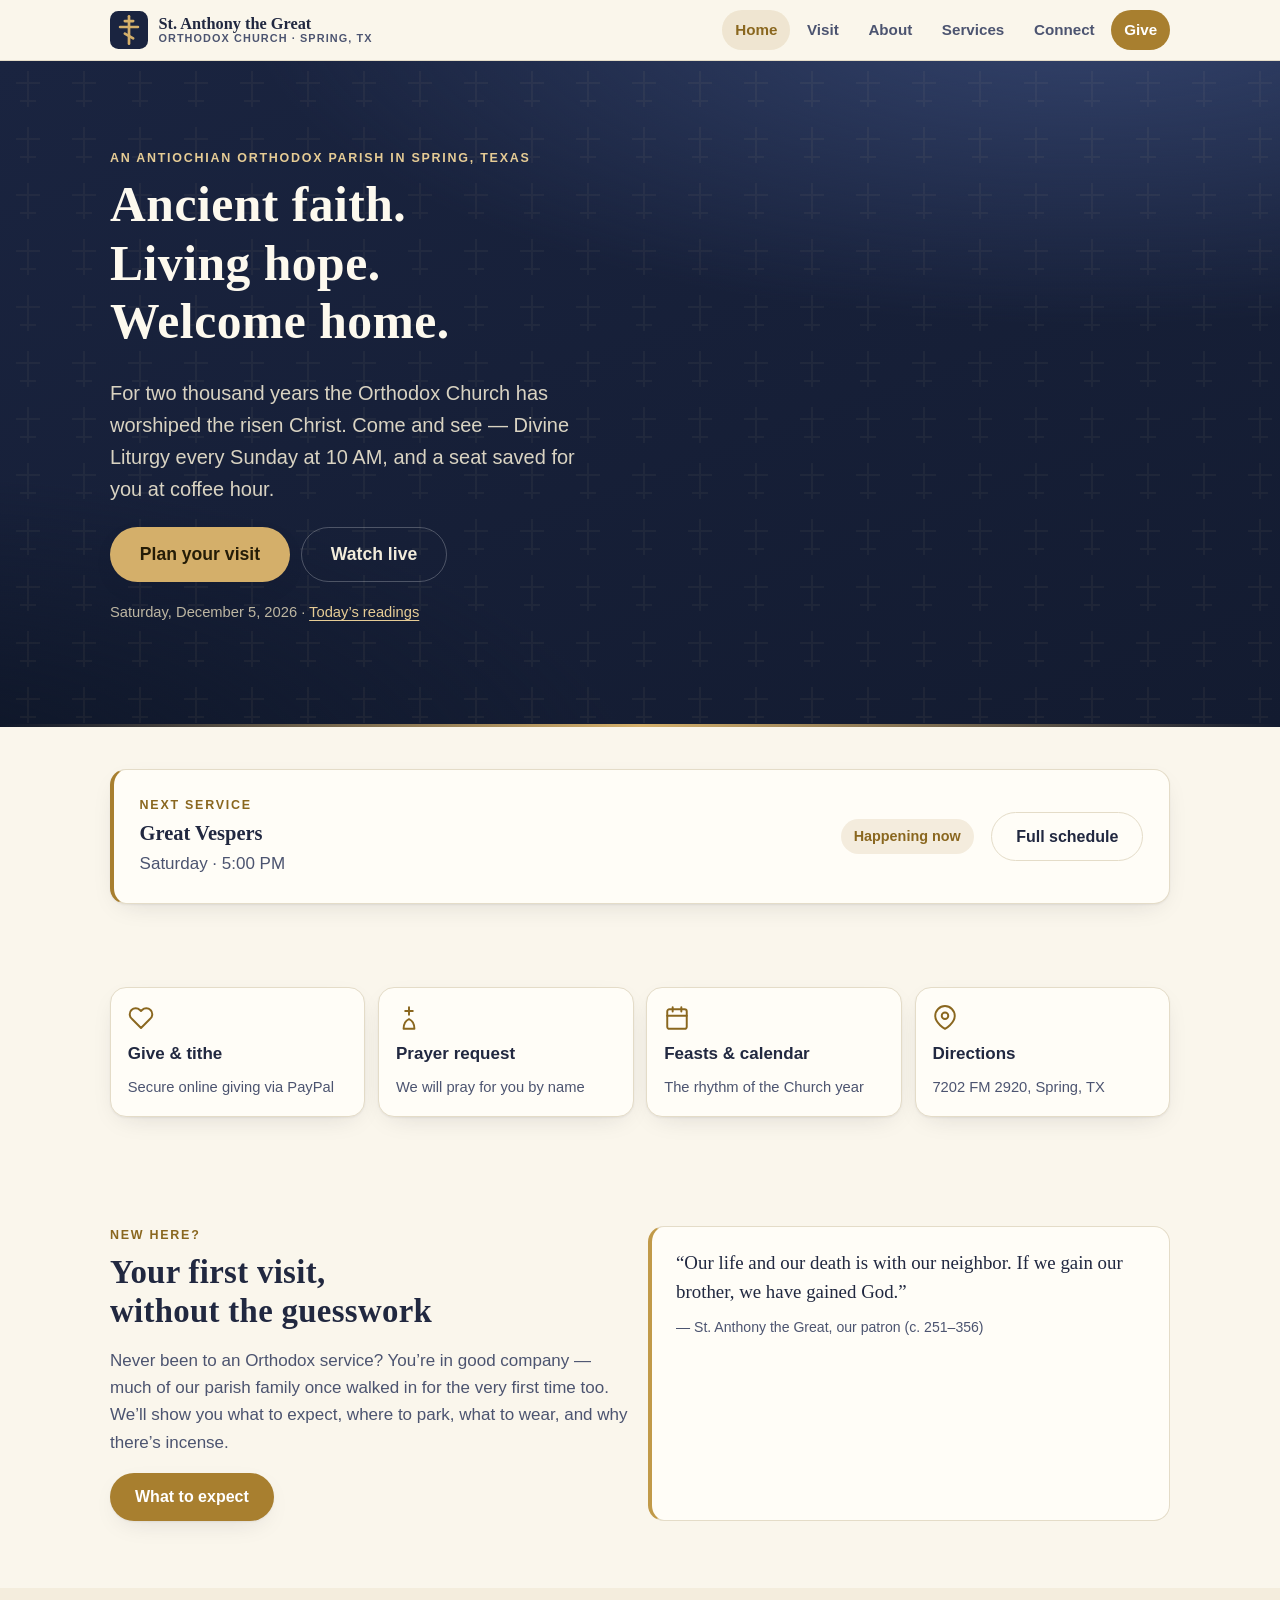
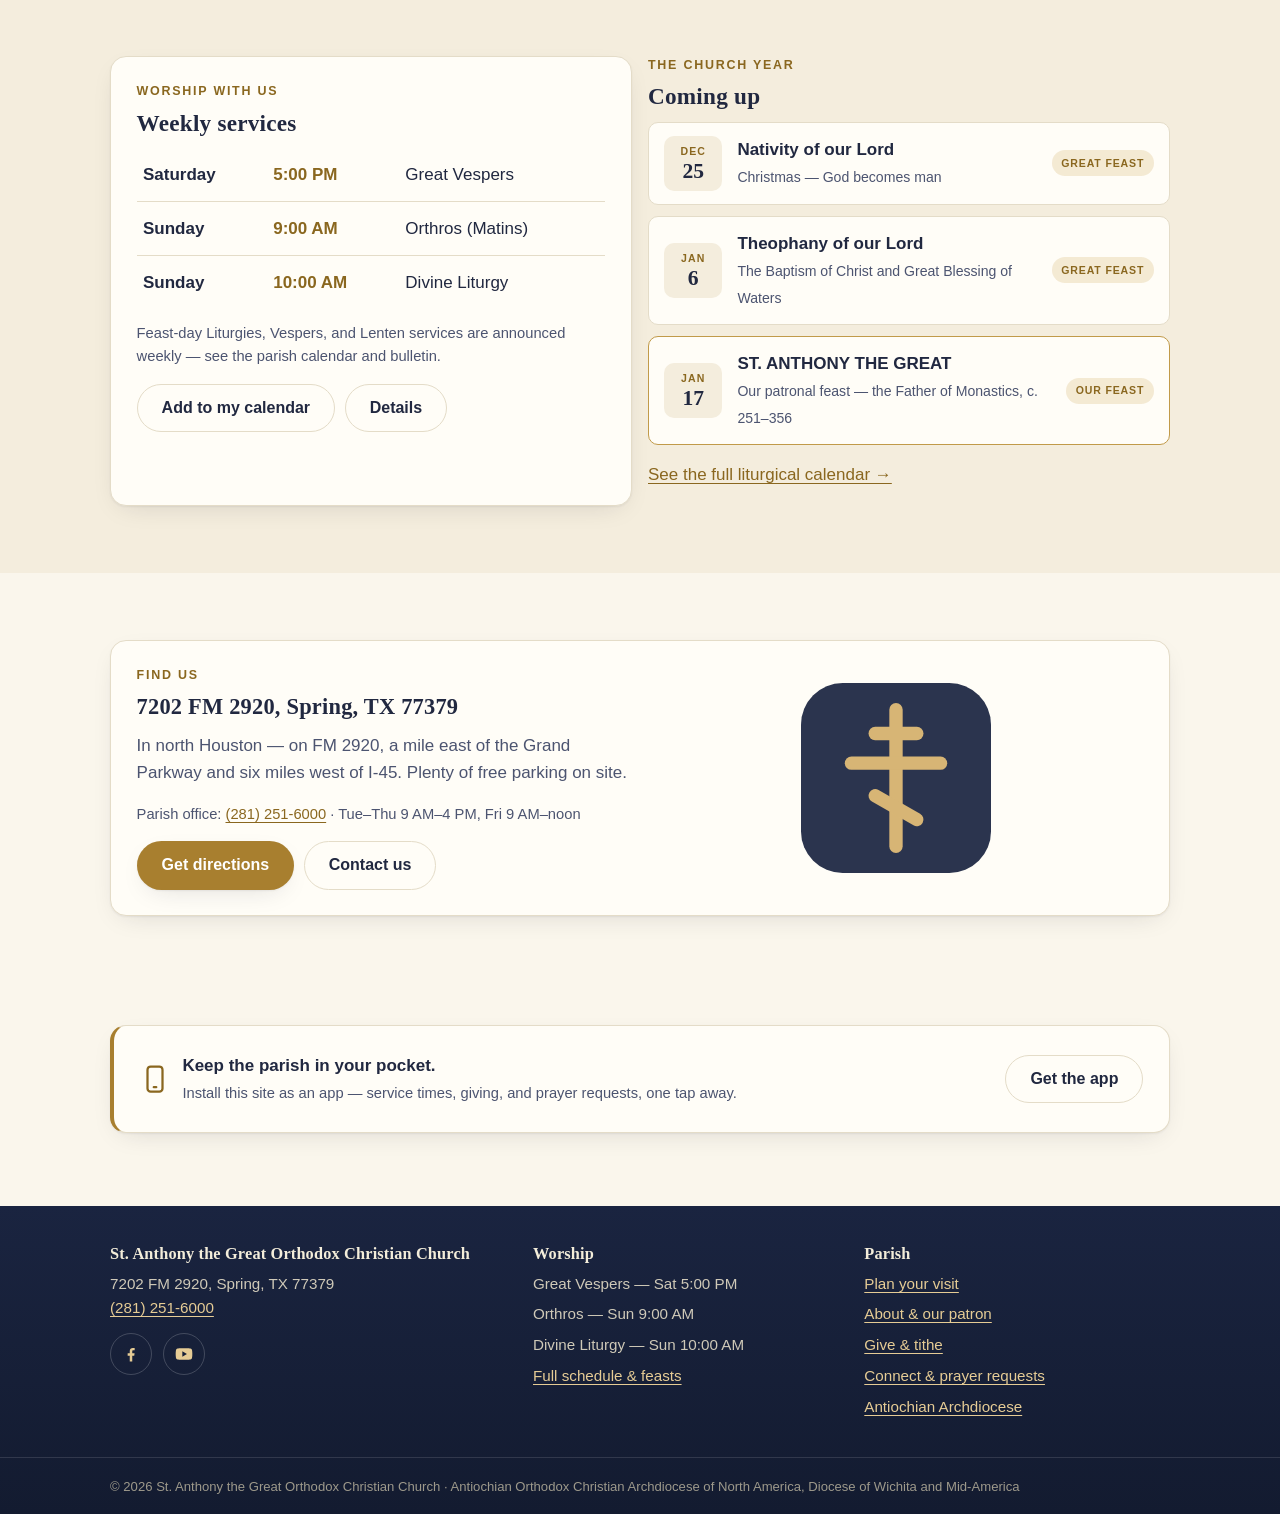
==== index.html @ d65338b1 "Build mobile-first parish website + installable app (PWA) Complete site for St. Anthony the Great Or" ====
<!DOCTYPE html>
<html lang="en">
<head>
<meta charset="utf-8">
<meta name="viewport" content="width=device-width, initial-scale=1, viewport-fit=cover">
<title>St. Anthony the Great Orthodox Church — Spring, TX</title>
<meta name="description" content="St. Anthony the Great Antiochian Orthodox Christian Church in Spring, Texas. Divine Liturgy Sundays at 10 AM. All are welcome — plan your visit, see the liturgical calendar, give online, and connect with the parish.">
<meta name="theme-color" content="#1a2440">
<link rel="icon" href="./favicon.svg" type="image/svg+xml">
<link rel="apple-touch-icon" href="./assets/icons/apple-touch-icon.png">
<link rel="manifest" href="./manifest.webmanifest">
<link rel="stylesheet" href="./assets/css/main.css">
<meta property="og:type" content="website">
<meta property="og:title" content="St. Anthony the Great Orthodox Church — Spring, TX">
<meta property="og:description" content="An Antiochian Orthodox Christian parish in north Houston. Divine Liturgy Sundays 10 AM — all are welcome.">
<meta property="og:url" content="https://www.stanthonythegreat.org/">
<script type="application/ld+json">
{
  "@context": "https://schema.org",
  "@type": "Church",
  "name": "St. Anthony the Great Orthodox Christian Church",
  "url": "https://www.stanthonythegreat.org/",
  "telephone": "+1-281-251-6000",
  "address": {
    "@type": "PostalAddress",
    "streetAddress": "7202 FM 2920",
    "addressLocality": "Spring",
    "addressRegion": "TX",
    "postalCode": "77379",
    "addressCountry": "US"
  },
  "sameAs": [
    "https://www.facebook.com/stanthonyspringtx/",
    "https://www.youtube.com/@stanthonythegreat7202"
  ]
}
</script>
<script src="./assets/js/config.js" defer></script>
<script src="./assets/js/liturgical.js" defer></script>
<script src="./assets/js/main.js" defer></script>
</head>
<body>
<a class="skip-link" href="#main">Skip to content</a>

<header class="site-header">
  <div class="container header-inner">
    <a class="brand" href="./index.html">
      <svg class="brand-mark" viewBox="0 0 64 64" aria-hidden="true">
        <rect width="64" height="64" rx="14" fill="#1a2440"/>
        <g stroke="#d4af6a" stroke-width="4.5" stroke-linecap="round" fill="none">
          <path d="M32 9v46"/><path d="M25 17h14"/><path d="M17 27h30"/><path d="M25 38l14 8"/>
        </g>
      </svg>
      <span>
        <span class="brand-name">St. Anthony the Great</span>
        <span class="brand-sub">Orthodox Church · Spring, TX</span>
      </span>
    </a>
    <nav class="top-nav" aria-label="Primary">
      <a href="./index.html" aria-current="page">Home</a>
      <a href="./visit.html">Visit</a>
      <a href="./about.html">About</a>
      <a href="./services.html">Services</a>
      <a href="./connect.html">Connect</a>
      <a class="nav-give" href="./give.html">Give</a>
    </nav>
  </div>
</header>

<main id="main">

  <!-- ============ HERO ============ -->
  <section class="hero">
    <div class="container hero-inner">
      <p class="eyebrow">An Antiochian Orthodox parish in Spring, Texas</p>
      <h1>Ancient faith. Living hope. Welcome home.</h1>
      <p class="lede">For two thousand years the Orthodox Church has worshiped the risen Christ. Come and see — Divine Liturgy every Sunday at 10&nbsp;AM, and a seat saved for you at coffee hour.</p>
      <div class="hero-ctas">
        <a class="btn btn-primary btn-lg" href="./visit.html">Plan your visit</a>
        <a class="btn btn-ghost btn-lg" href="https://www.youtube.com/@stanthonythegreat7202/streams" rel="noopener">Watch live</a>
      </div>
      <p class="small" style="margin-top:1.2rem; color:#bdb6a2;">
        <span data-today></span> ·
        <a href="https://www.antiochian.org/liturgicday" rel="noopener" style="color:#e6cc95">Today’s readings</a>
      </p>
    </div>
  </section>

  <!-- ============ NEXT SERVICE ============ -->
  <section class="section-tight">
    <div class="container">
      <div class="card next-service" data-next-service hidden>
        <div>
          <div class="eyebrow" style="margin-bottom:.15em">Next service</div>
          <div class="ns-when"><span data-ns-name>Divine Liturgy</span></div>
          <div class="muted" data-ns-when>Sunday · 10:00 AM</div>
        </div>
        <span class="ns-count" data-ns-count>—</span>
        <a class="btn btn-ghost" href="./services.html">Full schedule</a>
      </div>
      <noscript>
        <div class="card next-service">
          <div>
            <div class="eyebrow" style="margin-bottom:.15em">Weekly services</div>
            <div class="ns-when">Sun 9:00 AM Orthros · 10:00 AM Divine Liturgy</div>
            <div class="muted">Saturday Great Vespers 5:00 PM</div>
          </div>
        </div>
      </noscript>
    </div>
  </section>

  <!-- ============ QUICK ACTIONS ============ -->
  <section class="section-tight">
    <div class="container">
      <div class="qa-grid">
        <a class="qa reveal" href="./give.html">
          <svg viewBox="0 0 24 24" fill="none" stroke="currentColor" stroke-width="1.8" stroke-linecap="round" stroke-linejoin="round" aria-hidden="true"><path d="M20.8 4.6a5.5 5.5 0 0 0-7.8 0L12 5.6l-1-1a5.5 5.5 0 0 0-7.8 7.8l1 1L12 21.2l7.8-7.8 1-1a5.5 5.5 0 0 0 0-7.8z"/></svg>
          Give &amp; tithe
          <span class="small muted">Secure online giving via PayPal</span>
        </a>
        <a class="qa reveal" href="./connect.html#prayer">
          <svg viewBox="0 0 24 24" fill="none" stroke="currentColor" stroke-width="1.8" stroke-linecap="round" stroke-linejoin="round" aria-hidden="true"><path d="M12 2v7M8.5 5.5h7"/><path d="M7 22c0-5 1.5-7.5 5-9 3.5 1.5 5 4 5 9z"/></svg>
          Prayer request
          <span class="small muted">We will pray for you by name</span>
        </a>
        <a class="qa reveal" href="./services.html#calendar">
          <svg viewBox="0 0 24 24" fill="none" stroke="currentColor" stroke-width="1.8" stroke-linecap="round" stroke-linejoin="round" aria-hidden="true"><rect x="3" y="4" width="18" height="18" rx="2"/><path d="M16 2v4M8 2v4M3 10h18"/></svg>
          Feasts &amp; calendar
          <span class="small muted">The rhythm of the Church year</span>
        </a>
        <a class="qa reveal" href="#" data-directions rel="noopener">
          <svg viewBox="0 0 24 24" fill="none" stroke="currentColor" stroke-width="1.8" stroke-linecap="round" stroke-linejoin="round" aria-hidden="true"><path d="M21 10c0 7-9 12-9 12s-9-5-9-12a9 9 0 0 1 18 0z"/><circle cx="12" cy="10" r="3"/></svg>
          Directions
          <span class="small muted">7202 FM 2920, Spring, TX</span>
        </a>
      </div>
    </div>
  </section>

  <!-- ============ NEW HERE ============ -->
  <section class="section">
    <div class="container grid grid-2">
      <div class="reveal">
        <p class="eyebrow">New here?</p>
        <h2>Your first visit, without the guesswork</h2>
        <p class="muted">Never been to an Orthodox service? You’re in good company — much of our parish family once walked in for the very first time too. We’ll show you what to expect, where to park, what to wear, and why there’s incense.</p>
        <a class="btn btn-primary" href="./visit.html">What to expect</a>
      </div>
      <blockquote class="saying reveal">
        “Our life and our death is with our neighbor. If we gain our brother, we have gained God.”
        <footer>— St. Anthony the Great, our patron (c. 251–356)</footer>
      </blockquote>
    </div>
  </section>

  <!-- ============ SCHEDULE + FEASTS ============ -->
  <section class="section" style="background:var(--surface-2)">
    <div class="container grid grid-2">
      <div class="card reveal">
        <p class="eyebrow">Worship with us</p>
        <h3 style="font-size:1.45rem">Weekly services</h3>
        <table class="sched" aria-label="Weekly service schedule">
          <tbody data-schedule>
            <tr><th scope="row">Saturday</th><td class="t">5:00 PM</td><td>Great Vespers</td></tr>
            <tr><th scope="row">Sunday</th><td class="t">9:00 AM</td><td>Orthros (Matins)</td></tr>
            <tr><th scope="row">Sunday</th><td class="t">10:00 AM</td><td>Divine Liturgy</td></tr>
          </tbody>
        </table>
        <p class="small muted" style="margin-top:.8rem">Feast-day Liturgies, Vespers, and Lenten services are announced weekly — see the parish calendar and bulletin.</p>
        <div style="display:flex; gap:.6rem; flex-wrap:wrap">
          <a class="btn btn-ghost" href="./assets/services.ics" download>Add to my calendar</a>
          <a class="btn btn-ghost" href="./services.html">Details</a>
        </div>
      </div>
      <div class="reveal">
        <p class="eyebrow">The Church year</p>
        <h3 style="font-size:1.45rem">Coming up</h3>
        <ul class="feast-list" data-feasts="3"></ul>
        <p style="margin-top:1rem"><a href="./services.html#calendar">See the full liturgical calendar →</a></p>
      </div>
    </div>
  </section>

  <!-- ============ VISIT / MAP ============ -->
  <section class="section">
    <div class="container">
      <div class="card grid grid-2 reveal" style="align-items:center">
        <div>
          <p class="eyebrow">Find us</p>
          <h3 style="font-size:1.4rem">7202 FM 2920, Spring, TX 77379</h3>
          <p class="muted">In north Houston — on FM 2920, a mile east of the Grand Parkway and six miles west of I-45. Plenty of free parking on site.</p>
          <p class="muted small">Parish office: <a data-phone href="tel:+12812516000">(281) 251-6000</a> · Tue–Thu 9 AM–4 PM, Fri 9 AM–noon</p>
          <div style="display:flex; gap:.6rem; flex-wrap:wrap">
            <a class="btn btn-primary" href="#" data-directions rel="noopener">Get directions</a>
            <a class="btn btn-ghost" href="./connect.html">Contact us</a>
          </div>
        </div>
        <svg viewBox="0 0 64 64" aria-hidden="true" style="max-width:190px; margin:0 auto; opacity:.92">
          <rect width="64" height="64" rx="14" fill="#1a2440"/>
          <g stroke="#d4af6a" stroke-width="4.5" stroke-linecap="round" fill="none">
            <path d="M32 9v46"/><path d="M25 17h14"/><path d="M17 27h30"/><path d="M25 38l14 8"/>
          </g>
        </svg>
      </div>
    </div>
  </section>

  <!-- ============ APP ============ -->
  <section class="section-tight">
    <div class="container">
      <div class="card install-tip show reveal" style="border-left:4px solid var(--accent)">
        <svg viewBox="0 0 24 24" width="30" height="30" fill="none" stroke="var(--accent-strong)" stroke-width="1.8" stroke-linecap="round" aria-hidden="true"><rect x="6" y="2" width="12" height="20" rx="2.5"/><path d="M11 18.5h2"/></svg>
        <span><strong>Keep the parish in your pocket.</strong><br>
        <span class="muted small">Install this site as an app — service times, giving, and prayer requests, one tap away.</span></span>
        <button class="btn btn-ghost" type="button" data-install>Get the app</button>
      </div>
    </div>
  </section>

</main>

<!-- ============ FOOTER ============ -->
<footer class="site-footer">
  <div class="container footer-grid">
    <div>
      <h4>St. Anthony the Great Orthodox Christian Church</h4>
      <p style="margin:0">7202 FM 2920, Spring, TX 77379<br>
      <a data-phone href="tel:+12812516000">(281) 251-6000</a></p>
      <div class="social-row">
        <a href="https://www.facebook.com/stanthonyspringtx/" rel="noopener" aria-label="Facebook">
          <svg viewBox="0 0 24 24" fill="currentColor" aria-hidden="true"><path d="M13.5 21v-7h2.4l.4-3h-2.8V9.1c0-.9.2-1.5 1.5-1.5h1.4V4.9c-.3 0-1.2-.1-2.2-.1-2.2 0-3.7 1.3-3.7 3.8V11H8v3h2.5v7z"/></svg>
        </a>
        <a href="https://www.youtube.com/@stanthonythegreat7202" rel="noopener" aria-label="YouTube">
          <svg viewBox="0 0 24 24" fill="currentColor" aria-hidden="true"><path d="M21.6 7.2a2.6 2.6 0 0 0-1.8-1.9C18.2 5 12 5 12 5s-6.2 0-7.8.3a2.6 2.6 0 0 0-1.8 1.9A27 27 0 0 0 2 12a27 27 0 0 0 .4 4.8 2.6 2.6 0 0 0 1.8 1.9c1.6.3 7.8.3 7.8.3s6.2 0 7.8-.3a2.6 2.6 0 0 0 1.8-1.9A27 27 0 0 0 22 12a27 27 0 0 0-.4-4.8zM10 15.2V8.8L15.5 12z"/></svg>
        </a>
      </div>
    </div>
    <div>
      <h4>Worship</h4>
      <ul class="footer-links">
        <li>Great Vespers — Sat 5:00 PM</li>
        <li>Orthros — Sun 9:00 AM</li>
        <li>Divine Liturgy — Sun 10:00 AM</li>
        <li><a href="./services.html">Full schedule &amp; feasts</a></li>
      </ul>
    </div>
    <div>
      <h4>Parish</h4>
      <ul class="footer-links">
        <li><a href="./visit.html">Plan your visit</a></li>
        <li><a href="./about.html">About &amp; our patron</a></li>
        <li><a href="./give.html">Give &amp; tithe</a></li>
        <li><a href="./connect.html">Connect &amp; prayer requests</a></li>
        <li><a href="https://www.antiochian.org/" rel="noopener">Antiochian Archdiocese</a></li>
      </ul>
    </div>
  </div>
  <div class="footer-base">
    <div class="container">© <span data-year>2026</span> St. Anthony the Great Orthodox Christian Church · Antiochian Orthodox Christian Archdiocese of North America, Diocese of Wichita and Mid-America</div>
  </div>
</footer>

<!-- ============ APP TAB BAR ============ -->
<nav class="tabbar" aria-label="App navigation">
  <a href="./index.html" aria-current="page">
    <svg viewBox="0 0 24 24" fill="none" stroke="currentColor" stroke-width="1.9" stroke-linecap="round" stroke-linejoin="round" aria-hidden="true"><path d="M3 10.5 12 3l9 7.5"/><path d="M5 9.5V21h14V9.5"/></svg>
    Home
  </a>
  <a href="./visit.html">
    <svg viewBox="0 0 24 24" fill="none" stroke="currentColor" stroke-width="1.9" stroke-linecap="round" stroke-linejoin="round" aria-hidden="true"><path d="M21 10c0 7-9 12-9 12s-9-5-9-12a9 9 0 0 1 18 0z"/><circle cx="12" cy="10" r="3"/></svg>
    Visit
  </a>
  <a href="./services.html">
    <svg viewBox="0 0 24 24" fill="none" stroke="currentColor" stroke-width="1.9" stroke-linecap="round" stroke-linejoin="round" aria-hidden="true"><rect x="3" y="4" width="18" height="18" rx="2"/><path d="M16 2v4M8 2v4M3 10h18"/></svg>
    Services
  </a>
  <a href="./give.html">
    <svg viewBox="0 0 24 24" fill="none" stroke="currentColor" stroke-width="1.9" stroke-linecap="round" stroke-linejoin="round" aria-hidden="true"><path d="M20.8 4.6a5.5 5.5 0 0 0-7.8 0L12 5.6l-1-1a5.5 5.5 0 0 0-7.8 7.8l1 1L12 21.2l7.8-7.8 1-1a5.5 5.5 0 0 0 0-7.8z"/></svg>
    Give
  </a>
  <a href="./connect.html">
    <svg viewBox="0 0 24 24" fill="none" stroke="currentColor" stroke-width="1.9" stroke-linecap="round" stroke-linejoin="round" aria-hidden="true"><path d="M21 11.5a8.5 8.5 0 0 1-8.5 8.5c-1.5 0-3-.4-4.2-1.1L3 20l1.1-5.3A8.5 8.5 0 1 1 21 11.5z"/></svg>
    Connect
  </a>
</nav>

</body>
</html>
---- assets/css/main.css ----
/* =========================================================================
   St. Anthony the Great — design system
   Mobile-first · installable-app feel · light & dark
   ========================================================================= */

/* ---------- tokens ---------- */
:root {
  /* palette — byzantine: deep night blue, warm gold, candle ivory, wine */
  --navy-900: #131b30;
  --navy-800: #1a2440;
  --navy-700: #243154;
  --gold-500: #c19a49;
  --gold-400: #d4af6a;
  --gold-300: #e6cc95;
  --wine-600: #7d2b2b;
  --ivory-50: #fbf8f1;
  --ivory-100: #f5efe2;

  --bg: #faf6ec;
  --surface: #fffdf7;
  --surface-2: #f4eddd;
  --ink: #212840;
  --ink-soft: #4c5470;
  --ink-faint: #767d96;
  --line: #e4dcc8;
  --accent: #a87f2f;          /* gold, darkened for AA on light bg */
  --accent-strong: #8a671f;
  --accent-ink: #ffffff;
  --hero-ink: #f6efdd;
  --focus: #2f5fd0;
  --ok: #2e6b3f;
  --shadow: 0 1px 2px rgb(26 29 46 / .06), 0 8px 28px -12px rgb(26 29 46 / .18);
  --shadow-lift: 0 2px 4px rgb(26 29 46 / .08), 0 18px 44px -16px rgb(26 29 46 / .28);
  --radius: 16px;
  --radius-sm: 10px;

  --font-display: "Iowan Old Style", "Palatino Linotype", Palatino, "Book Antiqua", Georgia, "Times New Roman", serif;
  --font-body: -apple-system, BlinkMacSystemFont, "Segoe UI", Roboto, "Helvetica Neue", Arial, sans-serif;

  --header-h: 60px;
  --tabbar-h: calc(62px + env(safe-area-inset-bottom, 0px));
  color-scheme: light;
}

@media (prefers-color-scheme: dark) {
  :root {
    --bg: #0f1422;
    --surface: #182036;
    --surface-2: #1f2a45;
    --ink: #ece5d3;
    --ink-soft: #c2bca9;
    --ink-faint: #948f80;
    --line: #2c3854;
    --accent: #d4af6a;
    --accent-strong: #e6cc95;
    --accent-ink: #1a1608;
    --focus: #8fb0ff;
    --ok: #7fc492;
    --shadow: 0 1px 2px rgb(0 0 0 / .4), 0 10px 30px -12px rgb(0 0 0 / .6);
    --shadow-lift: 0 2px 4px rgb(0 0 0 / .5), 0 20px 46px -16px rgb(0 0 0 / .7);
    color-scheme: dark;
  }
}

/* ---------- base ---------- */
*, *::before, *::after { box-sizing: border-box; }
html { -webkit-text-size-adjust: 100%; scroll-behavior: smooth; }
@media (prefers-reduced-motion: reduce) {
  html { scroll-behavior: auto; }
  *, *::before, *::after { animation: none !important; transition: none !important; }
}
body {
  margin: 0;
  font-family: var(--font-body);
  font-size: 1.0625rem;
  line-height: 1.6;
  color: var(--ink);
  background: var(--bg);
  padding-bottom: var(--tabbar-h);   /* room for the app tab bar */
  -webkit-font-smoothing: antialiased;
}
@media (min-width: 900px) { body { padding-bottom: 0; } }

img, svg { max-width: 100%; height: auto; display: block; }
a { color: var(--accent-strong); text-underline-offset: 3px; }
a:hover { color: var(--accent); }
:focus-visible { outline: 3px solid var(--focus); outline-offset: 2px; border-radius: 4px; }

h1, h2, h3, h4 {
  font-family: var(--font-display);
  line-height: 1.18;
  margin: 0 0 .5em;
  letter-spacing: .01em;
  font-weight: 600;
  text-wrap: balance;
}
h1 { font-size: clamp(2rem, 6.5vw, 3.1rem); }
h2 { font-size: clamp(1.5rem, 4.5vw, 2.05rem); }
h3 { font-size: 1.22rem; }
p  { margin: 0 0 1em; }
.muted { color: var(--ink-soft); }
.small { font-size: .92rem; }

.eyebrow {
  font-size: .78rem;
  font-weight: 700;
  letter-spacing: .14em;
  text-transform: uppercase;
  color: var(--accent-strong);
  margin: 0 0 .6em;
}

.container { width: min(100% - 2.25rem, 1060px); margin-inline: auto; }
.section { padding-block: clamp(2.4rem, 7vw, 4.2rem); }
.section-tight { padding-block: clamp(1.6rem, 5vw, 2.6rem); }
.stack > * + * { margin-top: 1rem; }
.center { text-align: center; }

.skip-link {
  position: absolute; left: -9999px; top: 0;
  background: var(--navy-800); color: #fff; padding: .7rem 1.1rem;
  border-radius: 0 0 var(--radius-sm) 0; z-index: 100;
}
.skip-link:focus { left: 0; }

/* ---------- header ---------- */
.site-header {
  position: sticky; top: 0; z-index: 50;
  background: color-mix(in srgb, var(--bg) 86%, transparent);
  -webkit-backdrop-filter: saturate(1.4) blur(14px);
  backdrop-filter: saturate(1.4) blur(14px);
  border-bottom: 1px solid var(--line);
}
.header-inner {
  display: flex; align-items: center; gap: .75rem;
  min-height: var(--header-h);
}
.brand {
  display: flex; align-items: center; gap: .65rem;
  text-decoration: none; color: var(--ink);
  font-family: var(--font-display); line-height: 1.1;
}
.brand-mark { width: 38px; height: 38px; flex: none; }
.brand-name { font-size: 1.02rem; font-weight: 700; }
.brand-sub { display: block; font-family: var(--font-body); font-size: .68rem; letter-spacing: .1em; text-transform: uppercase; color: var(--ink-soft); font-weight: 600; }

.top-nav { display: none; margin-left: auto; gap: .25rem; }
.top-nav a {
  text-decoration: none; color: var(--ink-soft); font-weight: 600; font-size: .95rem;
  padding: .5rem .8rem; border-radius: 999px;
}
.top-nav a:hover { color: var(--ink); background: var(--surface-2); }
.top-nav a[aria-current="page"] { color: var(--accent-strong); background: color-mix(in srgb, var(--accent) 14%, transparent); }
.top-nav .nav-give {
  color: var(--accent-ink); background: var(--accent);
}
.top-nav .nav-give:hover { background: var(--accent-strong); color: var(--accent-ink); }
@media (min-width: 900px) { .top-nav { display: flex; } }

/* ---------- bottom tab bar (the "app" nav) ---------- */
.tabbar {
  position: fixed; inset: auto 0 0 0; z-index: 60;
  display: grid; grid-template-columns: repeat(5, 1fr);
  background: color-mix(in srgb, var(--surface) 92%, transparent);
  -webkit-backdrop-filter: saturate(1.4) blur(16px);
  backdrop-filter: saturate(1.4) blur(16px);
  border-top: 1px solid var(--line);
  padding-bottom: env(safe-area-inset-bottom, 0px);
}
.tabbar a {
  display: flex; flex-direction: column; align-items: center; gap: 3px;
  padding: 9px 4px 8px; text-decoration: none;
  color: var(--ink-faint); font-size: .66rem; font-weight: 700; letter-spacing: .02em;
}
.tabbar svg { width: 23px; height: 23px; }
.tabbar a[aria-current="page"] { color: var(--accent-strong); }
.tabbar a:active { transform: translateY(1px); }
@media (min-width: 900px) { .tabbar { display: none; } }

/* ---------- hero ---------- */
.hero {
  position: relative; overflow: hidden;
  background:
    radial-gradient(120% 90% at 85% -10%, #35456f 0%, transparent 55%),
    radial-gradient(100% 80% at -10% 110%, #0d1526 0%, transparent 60%),
    linear-gradient(160deg, var(--navy-800), var(--navy-900));
  color: var(--hero-ink);
}
.hero::before {                 /* faint repeating cross weave */
  content: ""; position: absolute; inset: 0; opacity: .05; pointer-events: none;
  background-image: url("data:image/svg+xml,%3Csvg xmlns='http://www.w3.org/2000/svg' width='56' height='56' viewBox='0 0 56 56'%3E%3Cpath d='M28 10v36M16 22h24M20 40h16' stroke='%23e6cc95' stroke-width='2' fill='none'/%3E%3C/svg%3E");
  background-size: 56px 56px;
}
.hero::after {                  /* gold hairline at base */
  content: ""; position: absolute; left: 0; right: 0; bottom: 0; height: 3px;
  background: linear-gradient(90deg, transparent, var(--gold-400), transparent);
}
.hero-inner { position: relative; padding-block: clamp(3rem, 10vw, 5.5rem); }
.hero .eyebrow { color: var(--gold-300); }
.hero h1 { color: #fdf9ee; max-width: 17ch; }
.hero p.lede { font-size: clamp(1.05rem, 2.6vw, 1.25rem); color: #d9d3c2; max-width: 44ch; }
.hero-ctas { display: flex; flex-wrap: wrap; gap: .7rem; margin-top: 1.4rem; }

.page-hero { text-align: left; }
.page-hero .hero-inner { padding-block: clamp(2.2rem, 7vw, 3.6rem); }

/* ---------- buttons ---------- */
.btn {
  display: inline-flex; align-items: center; justify-content: center; gap: .5rem;
  font: 700 1rem/1 var(--font-body);
  padding: .95rem 1.5rem; border-radius: 999px;
  border: 1.5px solid transparent; cursor: pointer;
  text-decoration: none; transition: transform .06s ease, background .15s ease, box-shadow .15s ease;
  min-height: 48px;              /* touch target */
}
.btn:active { transform: scale(.98); }
.btn-primary { background: var(--accent); color: var(--accent-ink); box-shadow: var(--shadow); }
.btn-primary:hover { background: var(--accent-strong); color: var(--accent-ink); }
.btn-ghost { border-color: var(--line); color: var(--ink); background: var(--surface); }
.btn-ghost:hover { border-color: var(--accent); color: var(--accent-strong); }
.hero .btn-ghost { background: transparent; border-color: #ffffff3d; color: #f2ecdb; }
.hero .btn-ghost:hover { border-color: var(--gold-300); color: var(--gold-300); }
.hero .btn-primary { background: var(--gold-400); color: #241c07; }
.hero .btn-primary:hover { background: var(--gold-300); color: #241c07; }
.btn-block { width: 100%; }
.btn-lg { font-size: 1.1rem; padding: 1.1rem 1.8rem; }
.btn[disabled], .btn[aria-disabled="true"] { opacity: .55; cursor: not-allowed; }

/* ---------- cards ---------- */
.card {
  background: var(--surface);
  border: 1px solid var(--line);
  border-radius: var(--radius);
  box-shadow: var(--shadow);
  padding: clamp(1.15rem, 3.5vw, 1.6rem);
}
.card-flat { box-shadow: none; }
.card h3 { margin-top: 0; }

.grid { display: grid; gap: 1rem; }
@media (min-width: 680px) {
  .grid-2 { grid-template-columns: 1fr 1fr; }
  .grid-3 { grid-template-columns: repeat(3, 1fr); }
}

/* quick actions (home) */
.qa-grid { display: grid; grid-template-columns: 1fr 1fr; gap: .8rem; }
@media (min-width: 680px) { .qa-grid { grid-template-columns: repeat(4, 1fr); } }
.qa {
  display: flex; flex-direction: column; align-items: flex-start; gap: .55rem;
  padding: 1.05rem; border-radius: var(--radius);
  background: var(--surface); border: 1px solid var(--line);
  text-decoration: none; color: var(--ink); font-weight: 700;
  box-shadow: var(--shadow); transition: transform .1s ease, border-color .15s ease;
}
.qa:hover { transform: translateY(-2px); border-color: var(--accent); color: var(--ink); }
.qa svg { width: 26px; height: 26px; color: var(--accent-strong); }
.qa .small { font-weight: 500; }

/* next service strip */
.next-service {
  display: flex; flex-wrap: wrap; align-items: center; gap: .8rem 1.1rem;
  border-left: 4px solid var(--accent);
}
.ns-when { font-family: var(--font-display); font-size: 1.28rem; font-weight: 700; }
.ns-count {
  margin-left: auto; font-weight: 700; font-size: .9rem;
  color: var(--accent-strong);
  background: color-mix(in srgb, var(--accent) 13%, transparent);
  padding: .4rem .8rem; border-radius: 999px; white-space: nowrap;
}

/* schedule table */
.sched { width: 100%; border-collapse: collapse; }
.sched th, .sched td { text-align: left; padding: .8rem .4rem; border-bottom: 1px solid var(--line); vertical-align: top; }
.sched tr:last-child th, .sched tr:last-child td { border-bottom: 0; }
.sched .t { white-space: nowrap; font-weight: 700; color: var(--accent-strong); font-variant-numeric: tabular-nums; }

/* feast list */
.feast-list { list-style: none; margin: 0; padding: 0; display: grid; gap: .7rem; }
.feast {
  display: flex; gap: .95rem; align-items: center;
  background: var(--surface); border: 1px solid var(--line);
  border-radius: var(--radius-sm); padding: .8rem .95rem;
}
.feast-date {
  flex: none; width: 58px; text-align: center;
  background: var(--surface-2); border-radius: 10px; padding: .45rem 0;
  font-variant-numeric: tabular-nums;
}
.feast-date .m { display: block; font-size: .66rem; font-weight: 800; letter-spacing: .1em; text-transform: uppercase; color: var(--accent-strong); }
.feast-date .d { display: block; font-family: var(--font-display); font-size: 1.35rem; font-weight: 700; line-height: 1.1; }
.feast-name { font-weight: 700; }
.feast-note { font-size: .88rem; color: var(--ink-soft); }
.feast .badge { margin-left: auto; flex: none; }
.feast--pascha   { border-color: var(--gold-500); background: linear-gradient(120deg, color-mix(in srgb, var(--gold-400) 16%, var(--surface)), var(--surface)); }
.feast--patronal { border-color: var(--gold-500); }

.badge {
  font-size: .66rem; font-weight: 800; letter-spacing: .08em; text-transform: uppercase;
  padding: .28rem .6rem; border-radius: 999px; white-space: nowrap;
  background: var(--surface-2); color: var(--ink-soft);
}
.badge-gold  { background: color-mix(in srgb, var(--gold-400) 25%, transparent); color: var(--accent-strong); }
.badge-wine  { background: color-mix(in srgb, var(--wine-600) 14%, transparent); color: color-mix(in srgb, var(--wine-600) 80%, var(--ink)); }

/* ---------- give page ---------- */
.amount-grid { display: grid; grid-template-columns: repeat(3, 1fr); gap: .6rem; }
.amount-btn {
  font: 700 1.12rem/1 var(--font-body); font-variant-numeric: tabular-nums;
  padding: 1rem .5rem; border-radius: var(--radius-sm);
  background: var(--surface-2); border: 1.5px solid var(--line);
  color: var(--ink); cursor: pointer; min-height: 52px;
}
.amount-btn[aria-pressed="true"] {
  background: var(--accent); border-color: var(--accent); color: var(--accent-ink);
  box-shadow: var(--shadow);
}
.amount-custom { position: relative; grid-column: span 3; }
.amount-custom .cur {
  position: absolute; left: .95rem; top: 50%; translate: 0 -50%;
  font-weight: 700; color: var(--ink-faint);
}
.amount-custom input[type="number"] { padding-left: 2.1rem; font-weight: 700; font-size: 1.1rem; }

.seg {
  display: grid; grid-template-columns: 1fr 1fr; gap: 4px;
  background: var(--surface-2); border: 1px solid var(--line);
  border-radius: 999px; padding: 4px;
}
.seg button {
  border: 0; background: transparent; border-radius: 999px;
  font: 700 .95rem/1 var(--font-body); color: var(--ink-soft);
  padding: .7rem .5rem; cursor: pointer; min-height: 44px;
}
.seg button[aria-pressed="true"] { background: var(--surface); color: var(--ink); box-shadow: var(--shadow); }

/* ---------- forms ---------- */
.field { display: block; margin-bottom: 1rem; }
.field > span { display: block; font-size: .88rem; font-weight: 700; margin-bottom: .35rem; color: var(--ink-soft); }
input[type="text"], input[type="email"], input[type="tel"], input[type="number"], select, textarea {
  width: 100%; font: inherit; color: var(--ink);
  background: var(--surface); border: 1.5px solid var(--line);
  border-radius: var(--radius-sm); padding: .85rem .95rem; min-height: 48px;
}
textarea { min-height: 120px; resize: vertical; }
input:focus, select:focus, textarea:focus { border-color: var(--accent); outline: 2px solid color-mix(in srgb, var(--accent) 35%, transparent); outline-offset: 0; }
.radio-row { display: flex; flex-wrap: wrap; gap: .5rem; }
.radio-pill { position: relative; }
.radio-pill input { position: absolute; inset: 0; opacity: 0; }
.radio-pill span {
  display: inline-block; padding: .55rem 1rem; border-radius: 999px;
  border: 1.5px solid var(--line); background: var(--surface); font-weight: 600; font-size: .93rem; cursor: pointer;
}
.radio-pill input:checked + span { background: var(--accent); border-color: var(--accent); color: var(--accent-ink); }
.radio-pill input:focus-visible + span { outline: 3px solid var(--focus); outline-offset: 2px; }

.notice {
  border-radius: var(--radius-sm); padding: .9rem 1rem; font-size: .95rem;
  background: color-mix(in srgb, var(--accent) 10%, var(--surface));
  border: 1px solid color-mix(in srgb, var(--accent) 35%, var(--line));
}
.notice-ok { background: color-mix(in srgb, var(--ok) 12%, var(--surface)); border-color: color-mix(in srgb, var(--ok) 40%, var(--line)); }

/* ---------- misc components ---------- */
details.faq {
  border: 1px solid var(--line); border-radius: var(--radius-sm);
  background: var(--surface); padding: 0; overflow: hidden;
}
details.faq + details.faq { margin-top: .6rem; }
details.faq summary {
  cursor: pointer; font-weight: 700; padding: 1rem 1.1rem; list-style: none;
  display: flex; align-items: center; gap: .6rem;
}
details.faq summary::-webkit-details-marker { display: none; }
details.faq summary::after { content: "+"; margin-left: auto; font-size: 1.3rem; color: var(--accent-strong); font-weight: 400; }
details.faq[open] summary::after { content: "–"; }
details.faq .faq-body { padding: 0 1.1rem 1rem; color: var(--ink-soft); }

.timeline { list-style: none; margin: 0; padding: 0; position: relative; }
.timeline::before { content: ""; position: absolute; left: 7px; top: 6px; bottom: 6px; width: 2px; background: linear-gradient(var(--gold-400), var(--line)); }
.timeline li { position: relative; padding: 0 0 1.4rem 2rem; }
.timeline li::before {
  content: ""; position: absolute; left: 0; top: 6px; width: 16px; height: 16px;
  border-radius: 50%; background: var(--gold-400); border: 3px solid var(--bg);
  box-shadow: 0 0 0 1.5px var(--gold-500);
}
.timeline .year { font-family: var(--font-display); font-weight: 700; color: var(--accent-strong); font-size: 1.05rem; }

blockquote.saying {
  margin: 0; padding: 1.4rem 1.5rem;
  background: var(--surface); border: 1px solid var(--line); border-left: 4px solid var(--gold-500);
  border-radius: var(--radius); font-family: var(--font-display);
  font-size: 1.18rem; line-height: 1.5;
}
blockquote.saying footer { font-family: var(--font-body); font-size: .88rem; color: var(--ink-soft); margin-top: .7rem; }

.divider-cross { display: flex; align-items: center; gap: 1rem; color: var(--accent); margin-block: .5rem; }
.divider-cross::before, .divider-cross::after { content: ""; height: 1px; flex: 1; background: var(--line); }

.toast {
  position: fixed; left: 50%; bottom: calc(var(--tabbar-h) + 12px); translate: -50% 0;
  background: var(--navy-800); color: #f4eedd; font-weight: 600; font-size: .95rem;
  padding: .8rem 1.2rem; border-radius: 999px; box-shadow: var(--shadow-lift);
  z-index: 90; max-width: min(92vw, 26rem); text-align: center;
  opacity: 0; translate: -50% 8px; transition: opacity .25s ease, translate .25s ease;
}
.toast.show { opacity: 1; translate: -50% 0; }
@media (min-width: 900px) { .toast { bottom: 24px; } }

/* install banner */
.install-tip { display: none; align-items: center; gap: .8rem; }
.install-tip.show { display: flex; }
.install-tip .btn { margin-left: auto; flex: none; }

/* ---------- footer ---------- */
.site-footer {
  margin-top: 2rem;
  background: linear-gradient(180deg, var(--navy-800), var(--navy-900));
  color: #cfc9b8; font-size: .95rem;
}
.site-footer a { color: var(--gold-300); }
.footer-grid { display: grid; gap: 1.6rem; padding-block: 2.4rem; }
@media (min-width: 680px) { .footer-grid { grid-template-columns: 1.3fr 1fr 1fr; } }
.site-footer h4 { color: #f3edda; margin-bottom: .5rem; font-size: 1.02rem; }
.footer-base { border-top: 1px solid #ffffff1f; padding-block: 1.1rem; font-size: .82rem; color: #9d998b; }
.footer-links { list-style: none; padding: 0; margin: 0; display: grid; gap: .4rem; }

.social-row { display: flex; gap: .7rem; margin-top: .8rem; }
.social-row a {
  display: inline-flex; width: 42px; height: 42px; align-items: center; justify-content: center;
  border-radius: 50%; border: 1px solid #ffffff30; color: var(--gold-300);
}
.social-row a:hover { border-color: var(--gold-300); }
.social-row svg { width: 20px; height: 20px; }

/* reveal-on-scroll — progressive: content is visible by default and only
   hidden once JS "arms" it, so no-JS users always see everything */
.reveal { transition: opacity .5s ease, transform .5s ease; }
.reveal[data-armed] { opacity: 0; transform: translateY(14px); }
.reveal.in { opacity: 1; transform: none; }
@media (prefers-reduced-motion: reduce) { .reveal[data-armed] { opacity: 1; transform: none; } }

@media print {
  .site-header, .tabbar, .site-footer, .hero-ctas, .btn { display: none !important; }
  body { padding: 0; background: #fff; color: #000; }
}
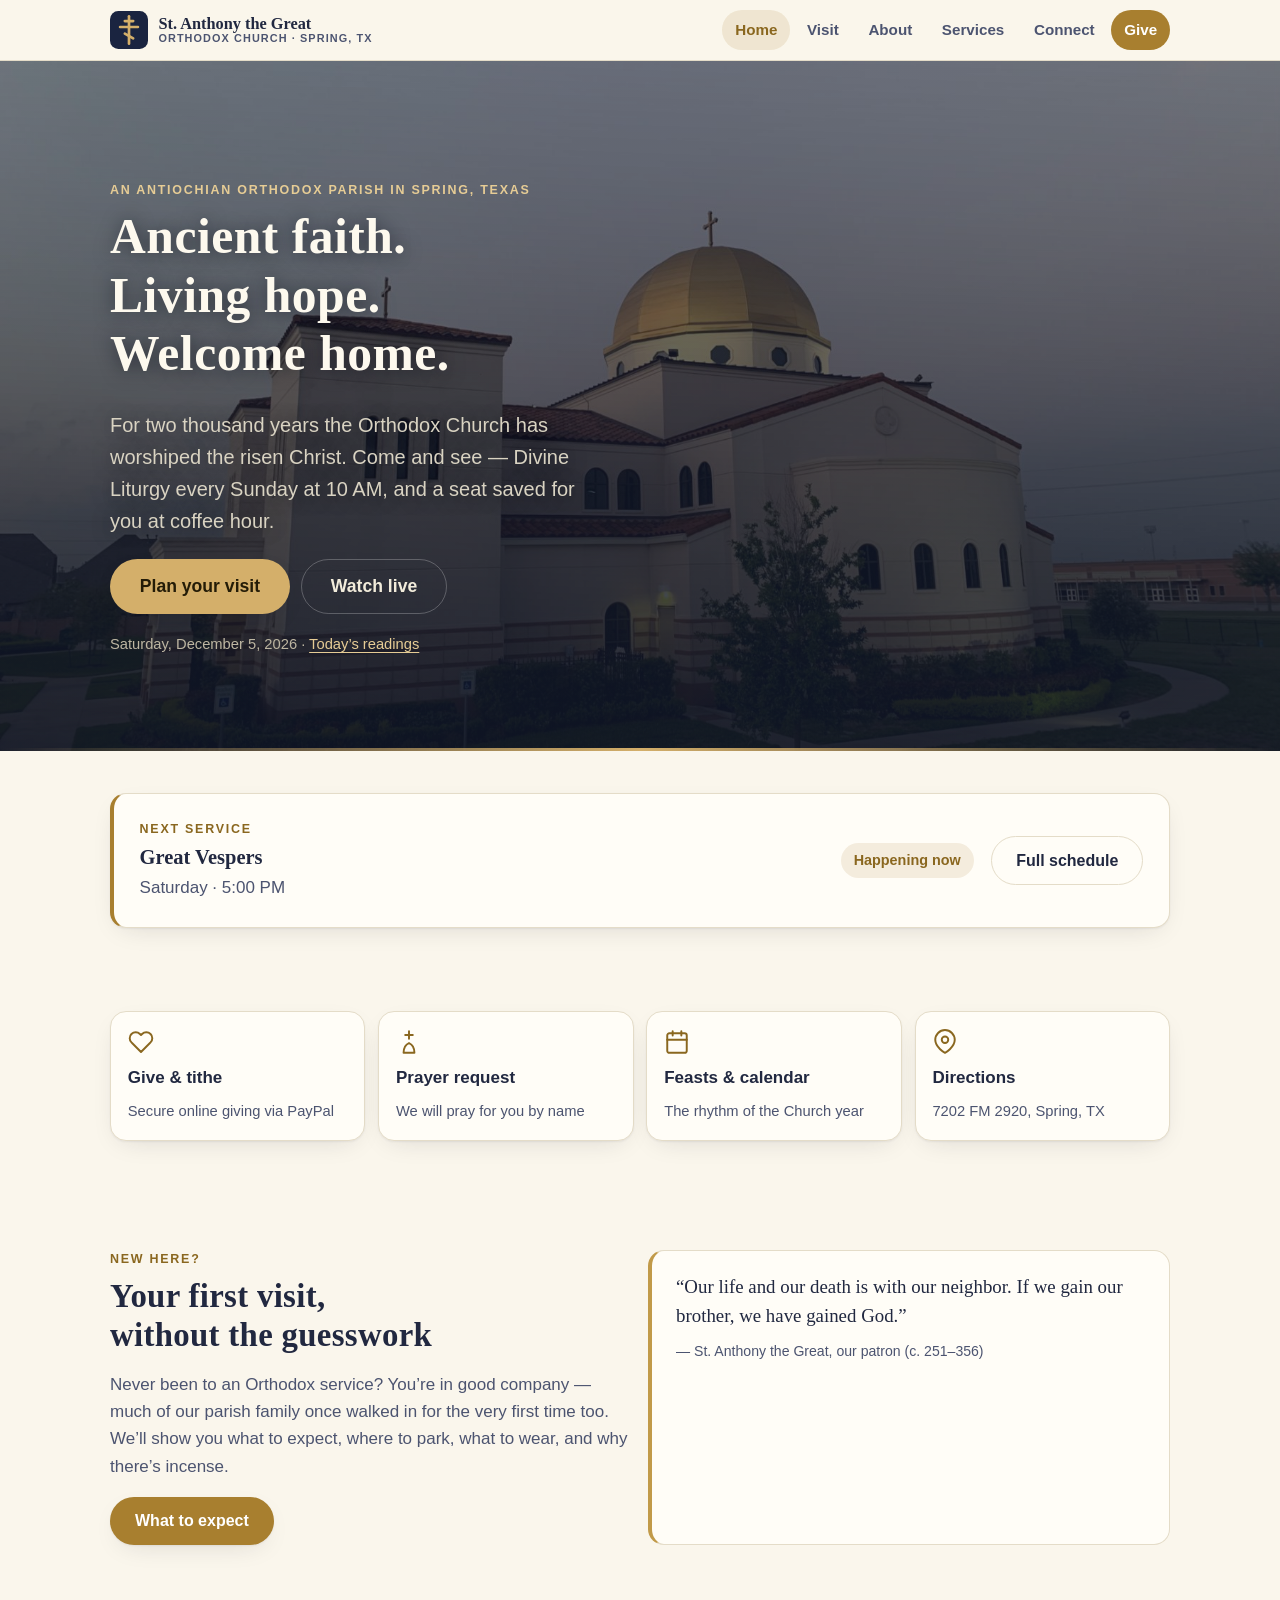
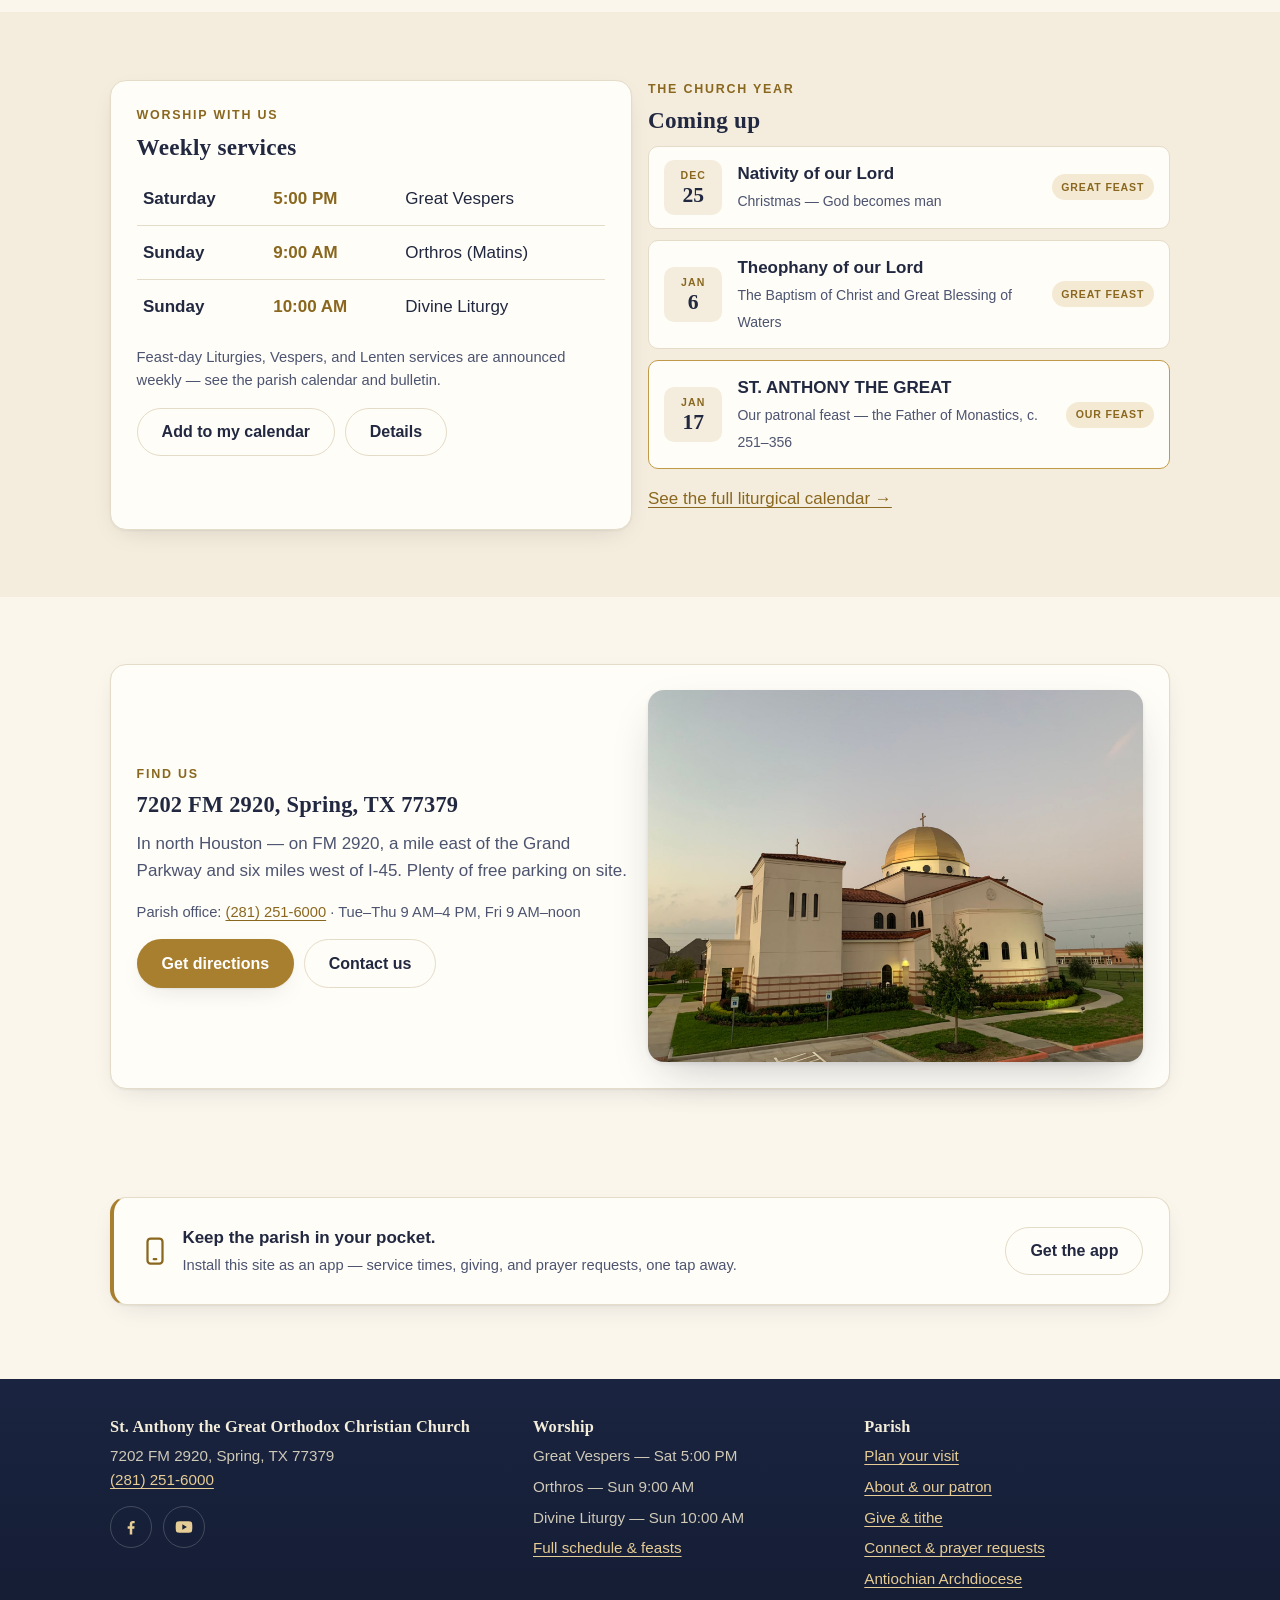
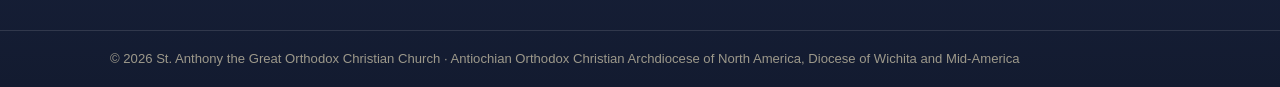
==== commit 8c7e3069: "Add parish photo: home hero, find-us card, social share image Use the dusk photograph of the church " ====
--- a/index.html
+++ b/index.html
@@ -14,6 +14,7 @@
 <meta property="og:title" content="St. Anthony the Great Orthodox Church — Spring, TX">
 <meta property="og:description" content="An Antiochian Orthodox Christian parish in north Houston. Divine Liturgy Sundays 10 AM — all are welcome.">
 <meta property="og:url" content="https://www.stanthonythegreat.org/">
+<meta property="og:image" content="https://www.stanthonythegreat.org/assets/img/church-hero.jpg">
 <script type="application/ld+json">
 {
   "@context": "https://schema.org",
@@ -70,7 +71,7 @@
 <main id="main">
 
   <!-- ============ HERO ============ -->
-  <section class="hero">
+  <section class="hero hero--photo">
     <div class="container hero-inner">
       <p class="eyebrow">An Antiochian Orthodox parish in Spring, Texas</p>
       <h1>Ancient faith. Living hope. Welcome home.</h1>
@@ -196,12 +197,9 @@
             <a class="btn btn-ghost" href="./connect.html">Contact us</a>
           </div>
         </div>
-        <svg viewBox="0 0 64 64" aria-hidden="true" style="max-width:190px; margin:0 auto; opacity:.92">
-          <rect width="64" height="64" rx="14" fill="#1a2440"/>
-          <g stroke="#d4af6a" stroke-width="4.5" stroke-linecap="round" fill="none">
-            <path d="M32 9v46"/><path d="M25 17h14"/><path d="M17 27h30"/><path d="M25 38l14 8"/>
-          </g>
-        </svg>
+        <div class="photo-card">
+          <img src="./assets/img/church-hero.jpg" alt="St. Anthony the Great Orthodox Church at dusk — cream walls, tile roofs, and the gold dome crowned with a cross" loading="lazy" width="1800" height="1350">
+        </div>
       </div>
     </div>
   </section>
--- a/assets/css/main.css
+++ b/assets/css/main.css
@@ -204,6 +204,25 @@
 .page-hero { text-align: left; }
 .page-hero .hero-inner { padding-block: clamp(2.2rem, 7vw, 3.6rem); }
 
+/* photo hero — the parish church at dusk, under a navy scrim for legibility */
+.hero--photo {
+  background:
+    linear-gradient(182deg, rgb(19 27 48 / .48) 0%, rgb(19 27 48 / .68) 48%, rgb(16 22 39 / .90) 100%),
+    url("../img/church-hero.jpg") center 62% / cover no-repeat,
+    linear-gradient(160deg, var(--navy-800), var(--navy-900));
+}
+.hero--photo::before { display: none; }   /* no pattern over the photograph */
+.hero--photo .hero-inner { padding-block: clamp(4rem, 14vw, 7.5rem) clamp(3rem, 10vw, 5rem); }
+.hero--photo h1, .hero--photo .lede { text-shadow: 0 1px 18px rgb(10 14 26 / .55); }
+
+.photo-card {
+  border-radius: var(--radius);
+  overflow: hidden;
+  box-shadow: var(--shadow-lift);
+  aspect-ratio: 4 / 3;
+}
+.photo-card img { width: 100%; height: 100%; object-fit: cover; display: block; }
+
 /* ---------- buttons ---------- */
 .btn {
   display: inline-flex; align-items: center; justify-content: center; gap: .5rem;
